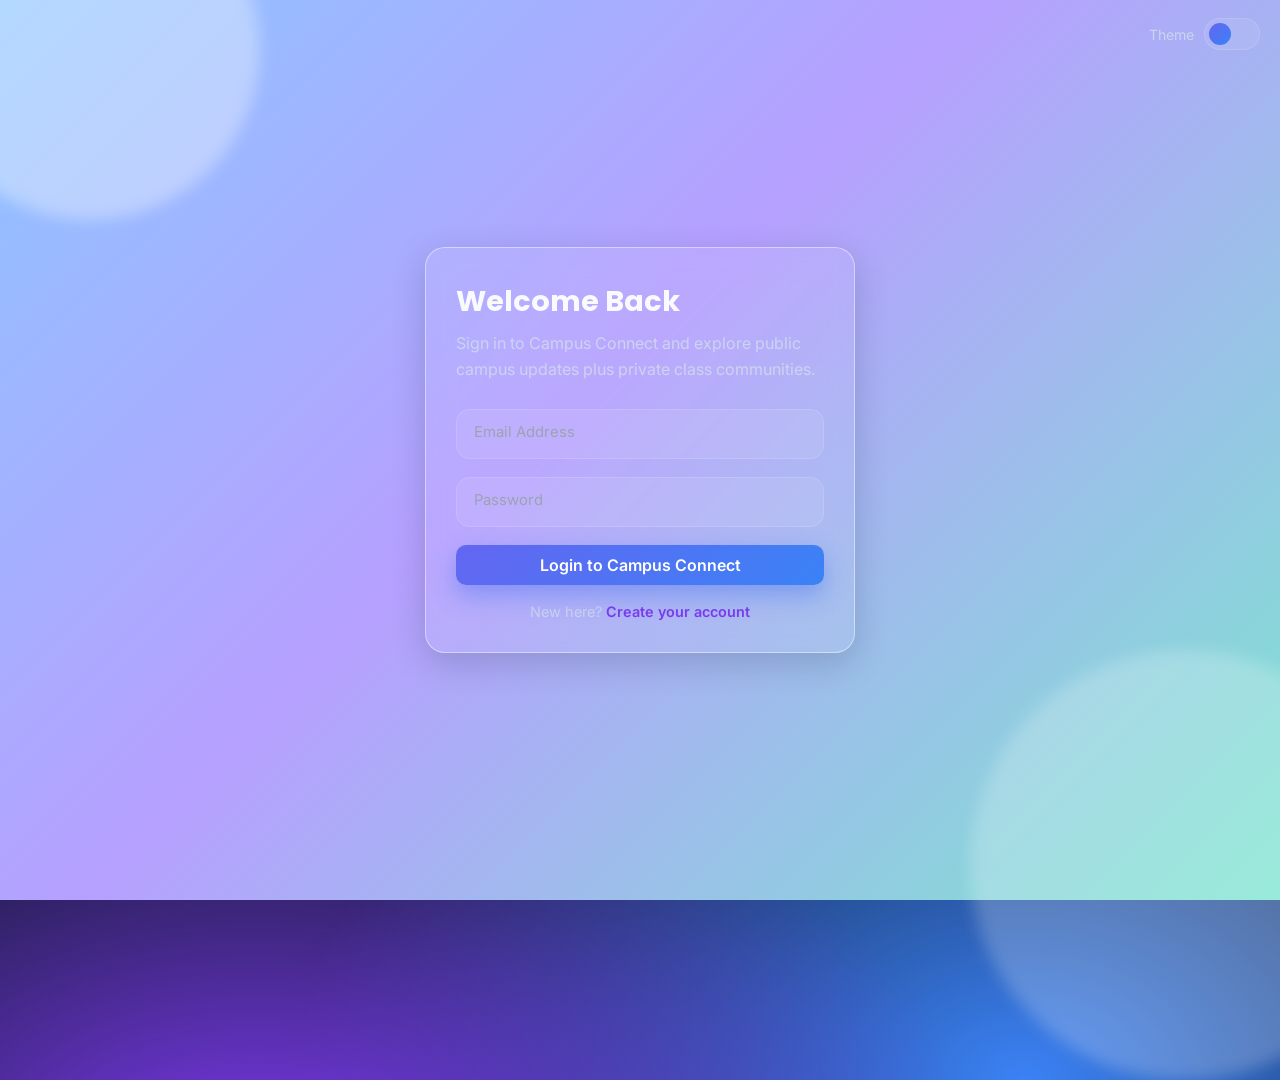
==== index.html @ df2d3328 "Add root index page for Vercel deployment" ====
<!doctype html>
<html lang="en">
  <head>
    <meta charset="UTF-8" />
    <meta name="viewport" content="width=device-width, initial-scale=1.0" />
    <title>Class Forum</title>
    <meta http-equiv="refresh" content="0; url=login.html" />
    <script>
      // Ensure immediate client-side redirect in environments where meta refresh is delayed.
      window.location.replace("login.html");
    </script>
  </head>
  <body>
    <p>Redirecting to <a href="login.html">login page</a>...</p>
  </body>
</html>
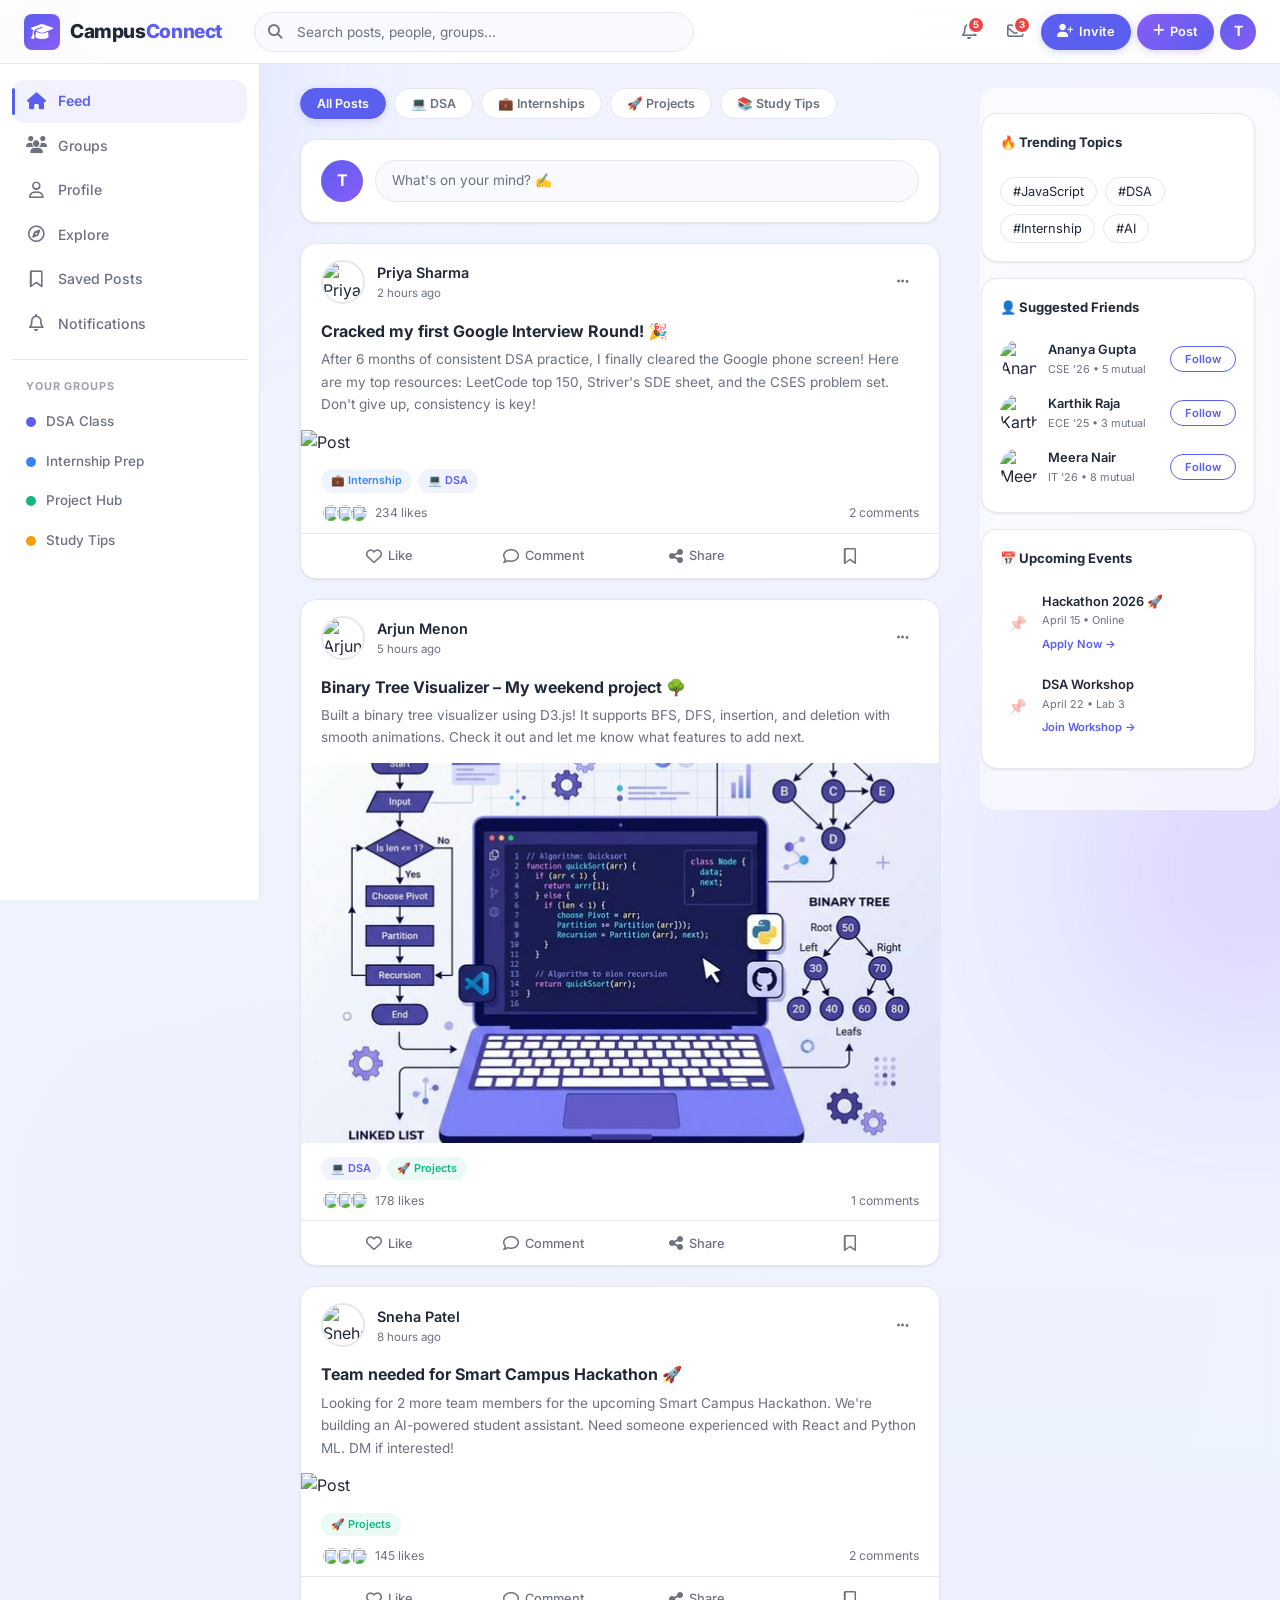
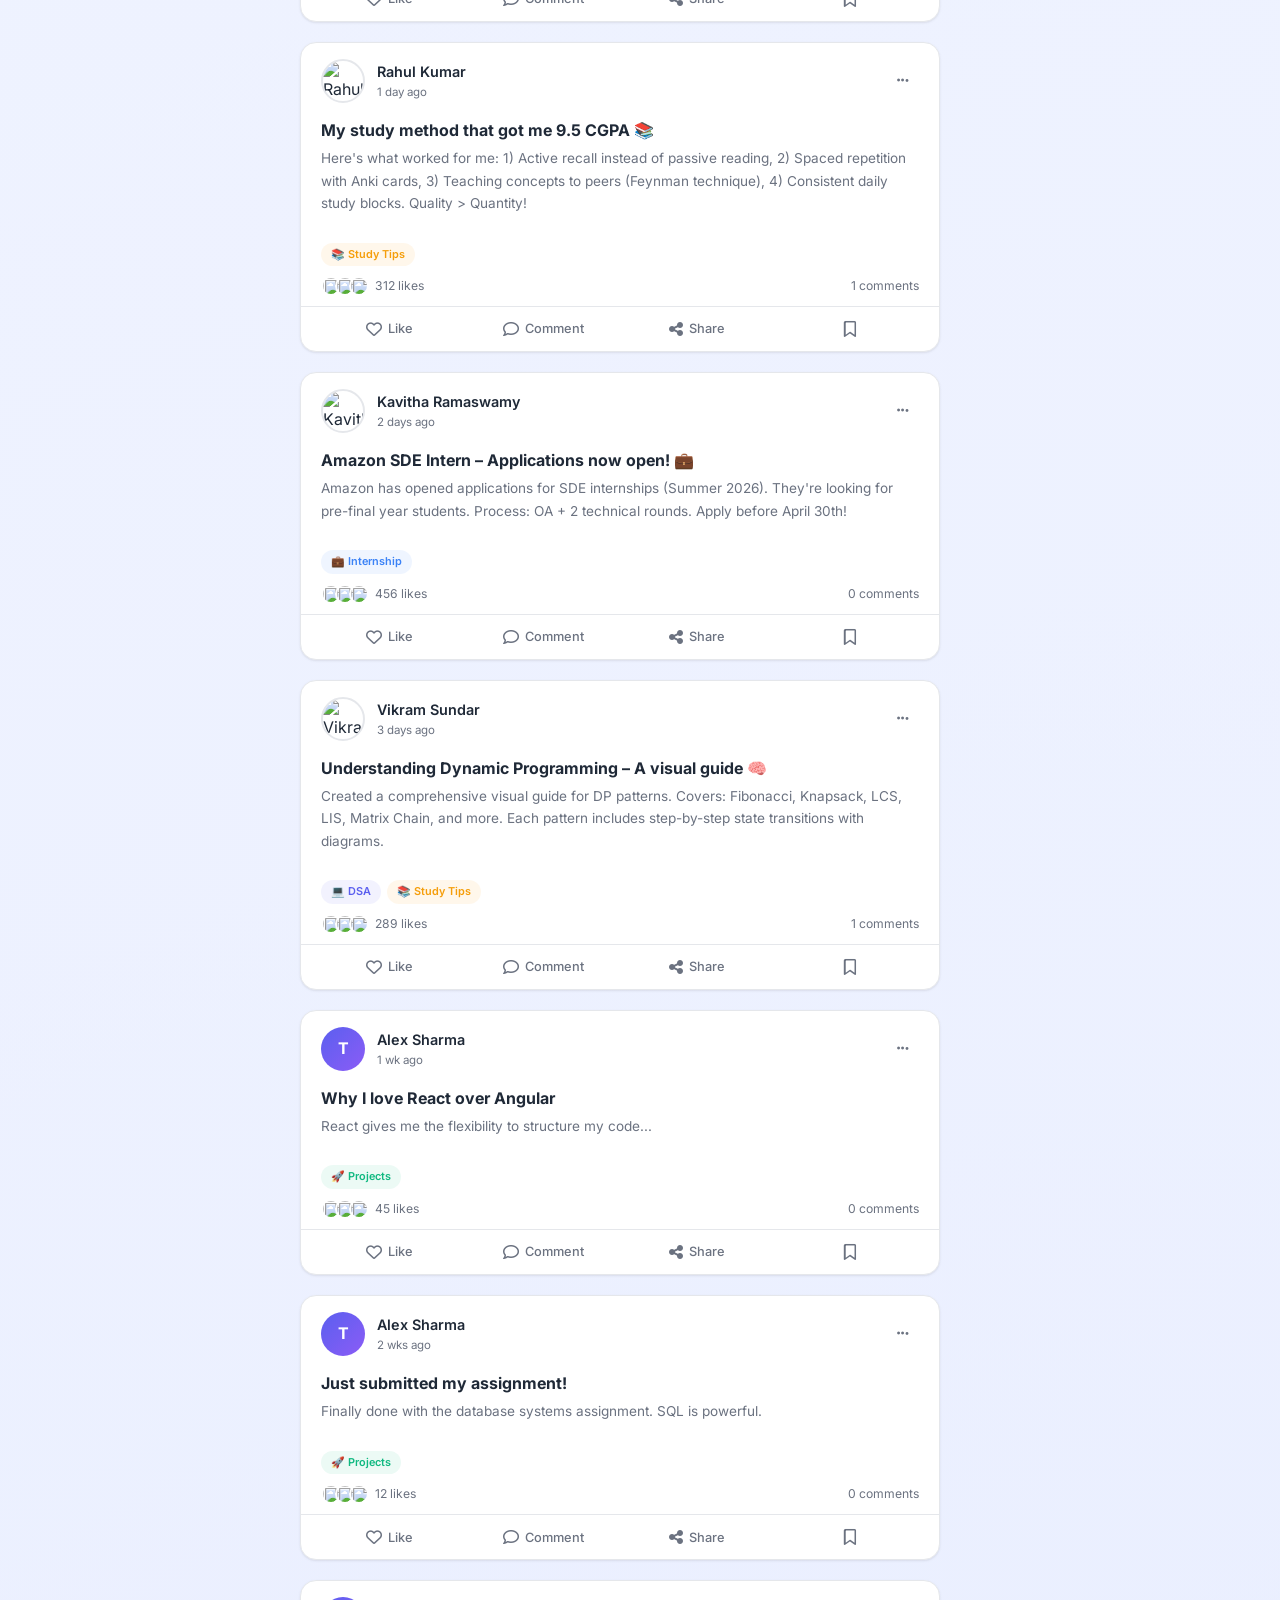
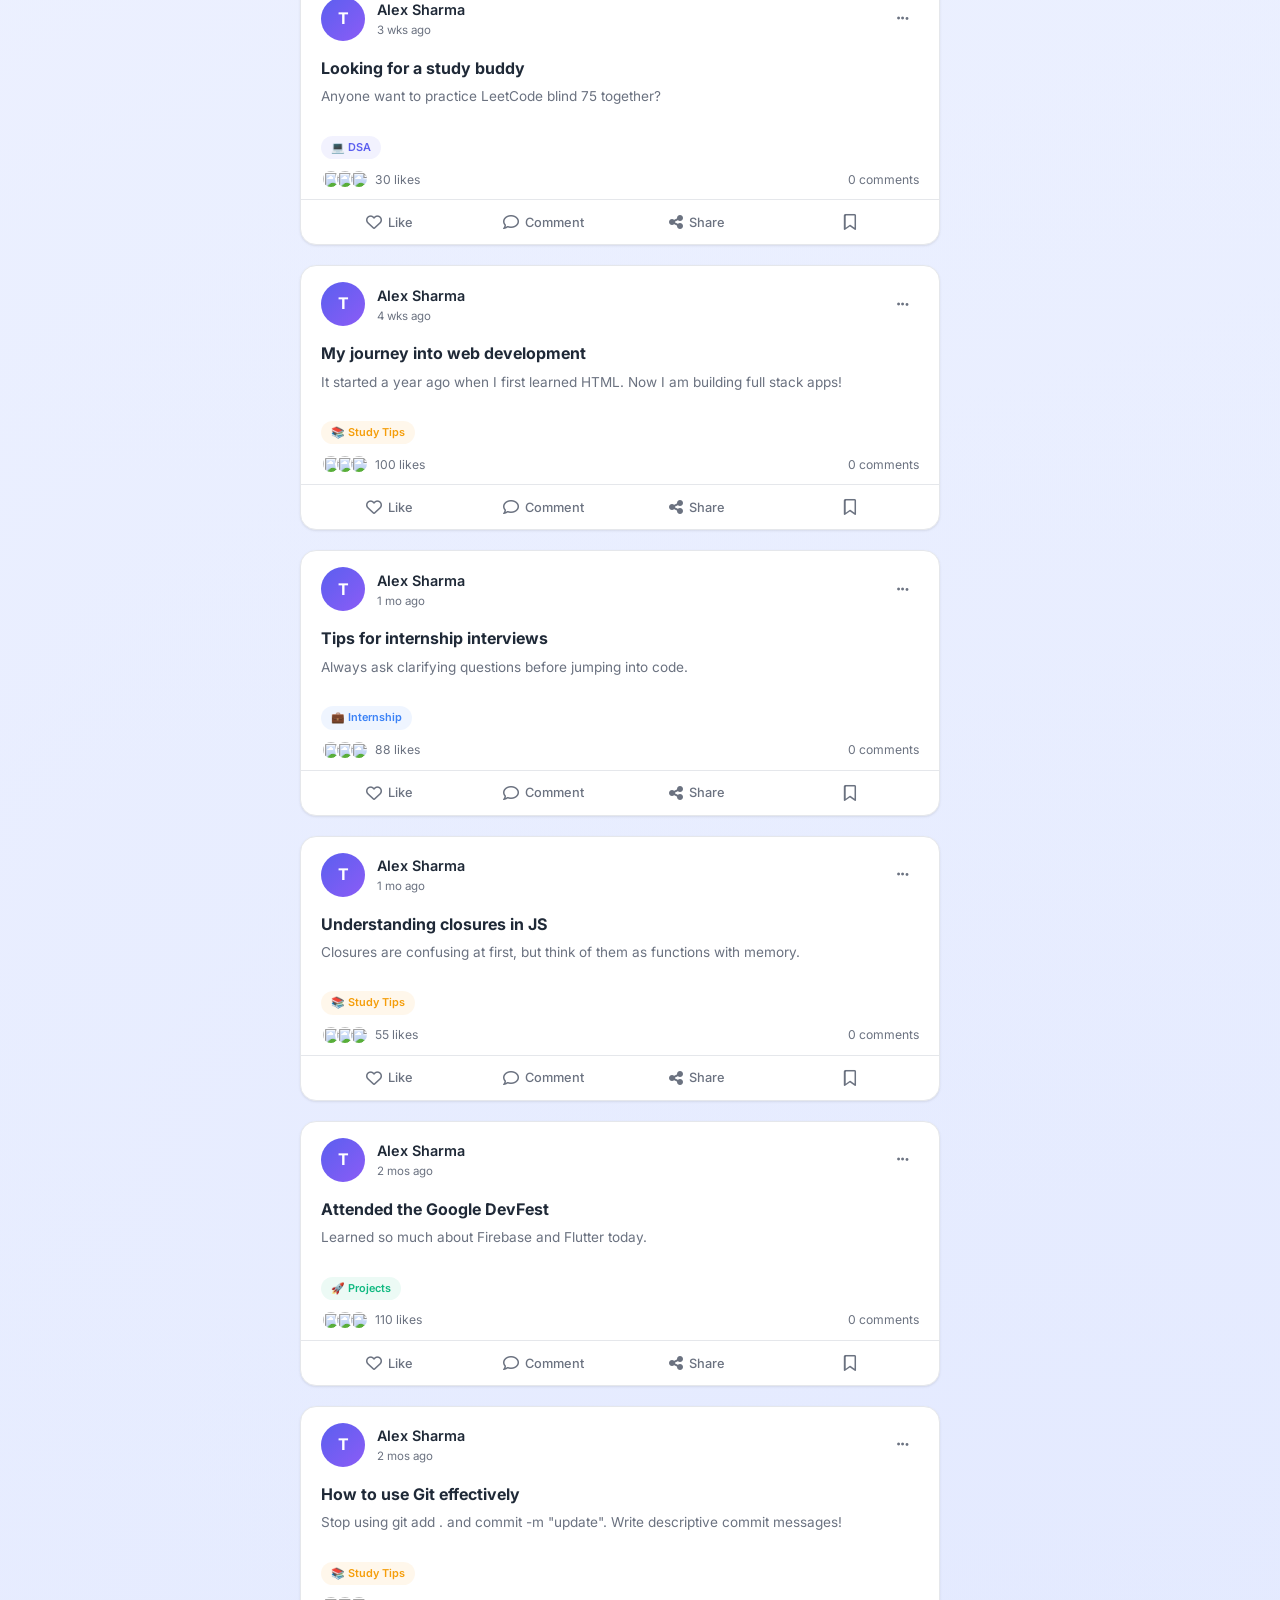
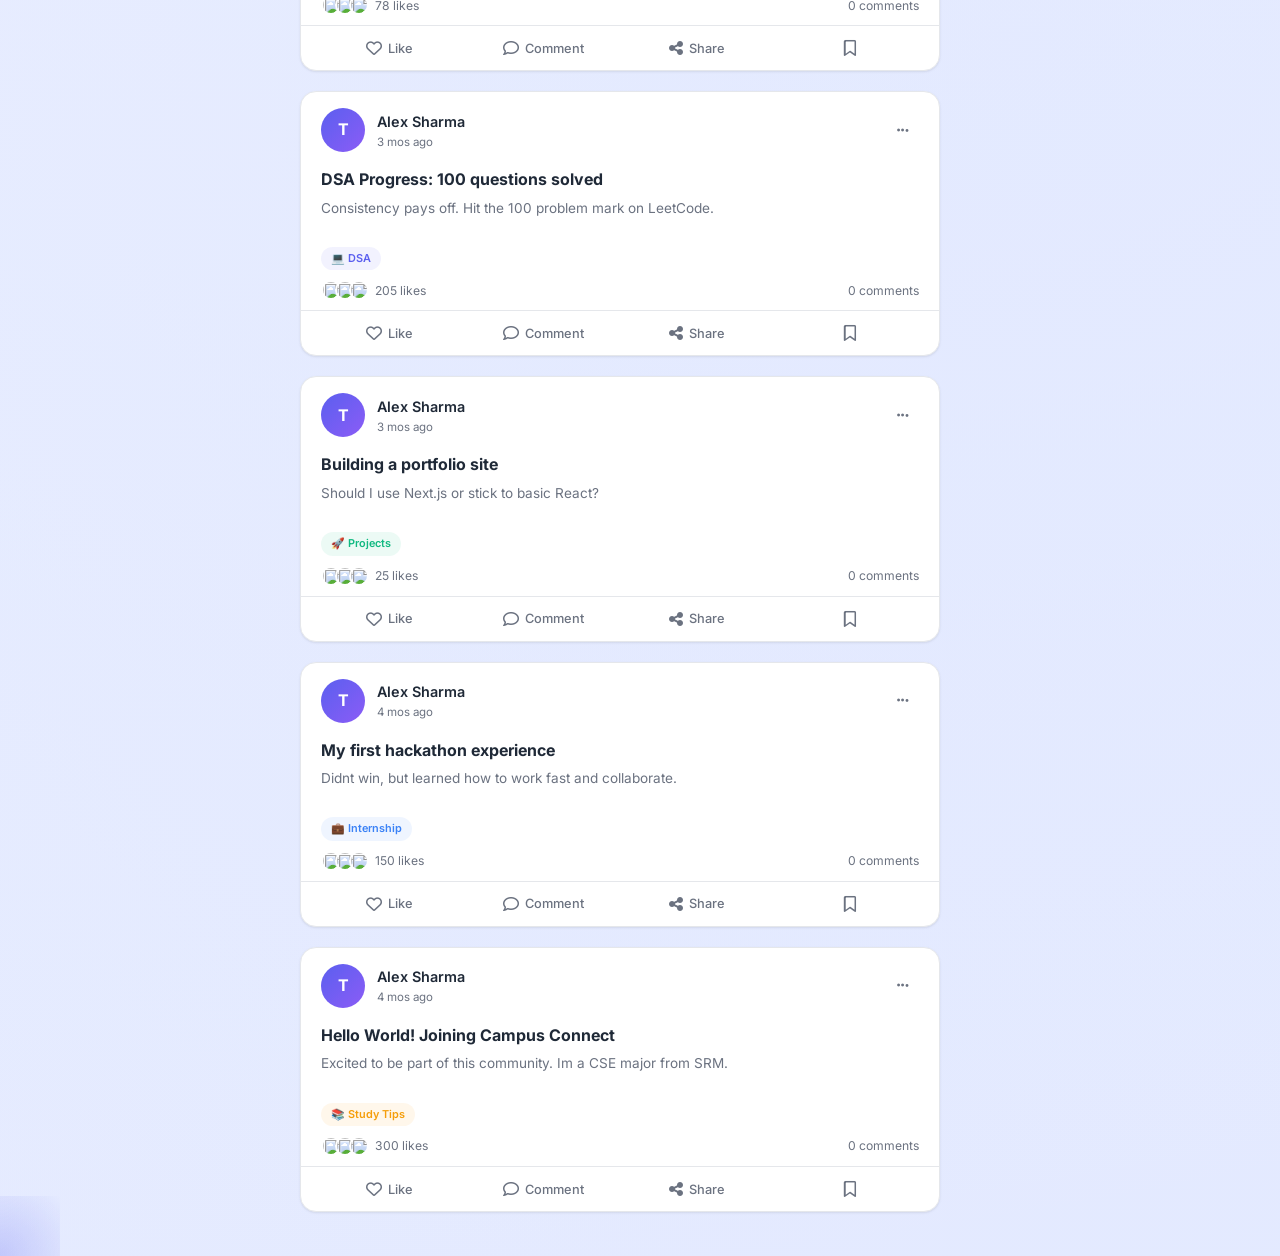
==== commit ac06900f: "Updated website UI" ====
--- a/index.html
+++ b/index.html
@@ -1,16 +1,363 @@
-<!doctype html>
+
+<!DOCTYPE html>
 <html lang="en">
-  <head>
-    <meta charset="UTF-8" />
-    <meta name="viewport" content="width=device-width, initial-scale=1.0" />
-    <title>Class Forum</title>
-    <meta http-equiv="refresh" content="0; url=login.html" />
-    <script>
-      // Ensure immediate client-side redirect in environments where meta refresh is delayed.
-      window.location.replace("login.html");
-    </script>
-  </head>
-  <body>
-    <p>Redirecting to <a href="login.html">login page</a>...</p>
-  </body>
+<head>
+    <meta charset="UTF-8">
+    <meta name="viewport" content="width=device-width, initial-scale=1.0">
+    <meta name="description" content="Campus Connect — A premium student social and academic networking platform for collaboration, internships, DSA, projects, and study tips.">
+    <title>Campus Connect — Student Social & Academic Network</title>
+    <link rel="icon" type="image/png" href="images/logo.png">
+    <link rel="preconnect" href="https://fonts.googleapis.com">
+    <link rel="preconnect" href="https://fonts.gstatic.com" crossorigin>
+    <link href="https://fonts.googleapis.com/css2?family=Inter:wght@300;400;500;600;700;800;900&display=swap" rel="stylesheet">
+    <link rel="stylesheet" href="https://cdnjs.cloudflare.com/ajax/libs/font-awesome/6.5.1/css/all.min.css">
+    <link rel="stylesheet" href="styles.css">
+</head>
+<body>
+<div class="bg-blob"></div>
+<div class="bg-blob"></div>
+
+<!-- ===== NAVBAR ===== -->
+<nav class="navbar" id="navbar">
+    <button class="navbar__menu-toggle" id="menuToggle" aria-label="Toggle menu">
+        <i class="fa-solid fa-bars"></i>
+    </button>
+    <a href="#" class="navbar__logo" id="logoLink">
+        <div class="navbar__logo-icon"><i class="fa-solid fa-graduation-cap"></i></div>
+        <span class="navbar__logo-text">Campus<span>Connect</span></span>
+    </a>
+    <div class="navbar__search">
+        <i class="fa-solid fa-magnifying-glass navbar__search-icon"></i>
+        <input type="text" id="globalSearch" placeholder="Search posts, people, groups..." aria-label="Search">
+    </div>
+    <div class="navbar__actions">
+        <button class="navbar__icon-btn" id="notifBtn" title="Notifications">
+            <i class="fa-regular fa-bell"></i>
+            <span class="badge">5</span>
+        </button>
+        <button class="navbar__icon-btn" id="msgBtn" title="Messages">
+            <i class="fa-regular fa-envelope"></i>
+            <span class="badge">3</span>
+        </button>
+        <button class="navbar__invite-btn" id="inviteBtn">
+            <i class="fa-solid fa-user-plus"></i>
+            <span>Invite</span>
+        </button>
+        <button class="navbar__post-btn" id="globalPostBtn">
+            <i class="fa-solid fa-plus"></i>
+            <span>Post</span>
+        </button>
+        <div class="navbar__avatar-letter" id="navProfileBtn" title="Profile">T</div>
+    </div>
+</nav>
+
+<!-- Mobile sidebar overlay -->
+<div class="sidebar-overlay" id="sidebarOverlay"></div>
+
+<div class="app-layout">
+
+    <!-- ===== SIDEBAR ===== -->
+    <aside class="sidebar" id="sidebar">
+        <nav>
+            <a href="#" class="sidebar__link active" data-section="feed">
+                <i class="fa-solid fa-house"></i><span>Feed</span>
+            </a>
+            <a href="#" class="sidebar__link" data-section="groups">
+                <i class="fa-solid fa-users"></i><span>Groups</span>
+            </a>
+            <a href="#" class="sidebar__link" data-section="profile">
+                <i class="fa-regular fa-user"></i><span>Profile</span>
+            </a>
+            <a href="#" class="sidebar__link" data-section="explore">
+                <i class="fa-regular fa-compass"></i><span>Explore</span>
+            </a>
+            <a href="#" class="sidebar__link" data-section="saved">
+                <i class="fa-regular fa-bookmark"></i><span>Saved Posts</span>
+            </a>
+            <a href="#" class="sidebar__link" data-section="notifications">
+                <i class="fa-regular fa-bell"></i><span>Notifications</span>
+            </a>
+        </nav>
+
+        <div class="sidebar__divider"></div>
+        <p class="sidebar__section-title">Your Groups</p>
+
+        <div class="sidebar__group" data-group="dsa">
+            <div class="sidebar__group-dot dsa"></div>
+            <span>DSA Class</span>
+        </div>
+        <div class="sidebar__group" data-group="internship">
+            <div class="sidebar__group-dot intern"></div>
+            <span>Internship Prep</span>
+        </div>
+        <div class="sidebar__group" data-group="project">
+            <div class="sidebar__group-dot project"></div>
+            <span>Project Hub</span>
+        </div>
+        <div class="sidebar__group" data-group="tips">
+            <div class="sidebar__group-dot tips"></div>
+            <span>Study Tips</span>
+        </div>
+    </aside>
+
+    <!-- ===== MAIN CONTENT ===== -->
+    <main class="main-content">
+
+        <!-- FEED -->
+        <section class="section active" id="sectionFeed">
+            <div class="content-wrapper">
+                <div class="filter-tabs" id="filterTabs">
+                    <button class="filter-tab active" data-filter="all">All Posts</button>
+                    <button class="filter-tab" data-filter="dsa">💻 DSA</button>
+                    <button class="filter-tab" data-filter="internship">💼 Internships</button>
+                    <button class="filter-tab" data-filter="projects">🚀 Projects</button>
+                    <button class="filter-tab" data-filter="tips">📚 Study Tips</button>
+                </div>
+
+                <div class="create-post" id="createPostBox">
+                    <div class="create-post__header">
+                        <div class="create-post__avatar-letter">T</div>
+                        <div class="create-post__prompt" id="createPostPrompt">What's on your mind? ✍️</div>
+                    </div>
+                    <div class="create-post__form" id="createPostForm">
+                        <input type="text" id="postTitle" placeholder="Post title...">
+                        <textarea id="postContent" placeholder="Share your thoughts, questions, or insights..."></textarea>
+                        <div class="create-post__image-preview" id="imagePreview">
+                            <img id="previewImg" src="" alt="Preview">
+                            <div class="remove-img" id="removeImg"><i class="fa-solid fa-xmark"></i></div>
+                        </div>
+                        <p style="font-size:0.72rem;color:var(--subtext);margin-top:12px;font-weight:600;">Select Tags</p>
+                        <div class="create-post__tags" id="tagSelect">
+                            <button class="create-post__tag-btn" data-tag="dsa">💻 DSA</button>
+                            <button class="create-post__tag-btn" data-tag="internship">💼 Internship</button>
+                            <button class="create-post__tag-btn" data-tag="projects">🚀 Projects</button>
+                            <button class="create-post__tag-btn" data-tag="tips">📚 Study Tips</button>
+                        </div>
+                        <div class="create-post__actions">
+                            <div class="create-post__media-btns">
+                                <label class="create-post__media-btn photo" title="Add Image">
+                                    <i class="fa-regular fa-image"></i>
+                                    <input type="file" id="postImage" accept="image/*" style="display:none;">
+                                </label>
+                                <button class="create-post__media-btn video" title="Video"><i class="fa-solid fa-video"></i></button>
+                                <button class="create-post__media-btn link" title="Link"><i class="fa-solid fa-link"></i></button>
+                            </div>
+                            <button class="create-post__submit" id="submitPost">
+                                <i class="fa-solid fa-paper-plane"></i> Publish
+                            </button>
+                        </div>
+                    </div>
+                </div>
+
+                <div id="postsFeed"></div>
+            </div>
+        </section>
+
+        <!-- GROUPS -->
+        <section class="section" id="sectionGroups">
+            <div class="content-wrapper" style="max-width:860px;">
+                <div id="groupsView">
+                    <div class="section-header">
+                        <h2>Groups</h2>
+                        <p>Join groups to collaborate with peers on shared interests</p>
+                    </div>
+                    <div class="groups-grid" id="groupsGrid"></div>
+                </div>
+                <div id="groupFeedView" style="display:none;"></div>
+            </div>
+        </section>
+
+        <!-- PROFILE -->
+        <section class="section" id="sectionProfile">
+            <div class="content-wrapper" style="max-width:680px;">
+                <div class="profile-header">
+                    <div class="profile-header__banner"></div>
+                    <div class="profile-header__info">
+                        <button class="profile-header__edit"><i class="fa-regular fa-pen-to-square"></i> Edit Profile</button>
+                        <div class="profile-header__avatar-letter">T</div>
+                        <h2 class="profile-header__name">Alex Sharma</h2>
+                        <p class="profile-header__bio">🎓 CSE '26 | Full Stack Dev | DSA Enthusiast | Building cool stuff</p>
+                        <div class="profile-header__stats">
+                            <div class="profile-stat">
+                                <div class="profile-stat__val" id="profilePostCount">12</div>
+                                <div class="profile-stat__label">Posts</div>
+                            </div>
+                            <div class="profile-stat">
+                                <div class="profile-stat__val">348</div>
+                                <div class="profile-stat__label">Friends</div>
+                            </div>
+                            <div class="profile-stat">
+                                <div class="profile-stat__val">4</div>
+                                <div class="profile-stat__label">Groups</div>
+                            </div>
+                            <div class="profile-stat">
+                                <div class="profile-stat__val">1.2K</div>
+                                <div class="profile-stat__label">Likes</div>
+                            </div>
+                        </div>
+                    </div>
+                </div>
+                <!-- Daily Streak Badge -->
+                <div style="background:linear-gradient(135deg,#FFFBEB,#FEF3C7);border:1px solid #FCD34D;border-radius:var(--radius-md);padding:14px;margin-top:20px;display:flex;align-items:center;gap:12px;box-shadow:var(--shadow-sm);">
+                    <div style="font-size:1.8rem;">🔥</div>
+                    <div>
+                        <h4 style="font-size:0.85rem;font-weight:700;color:#B45309;margin-bottom:2px;">3 Day Streak!</h4>
+                        <p style="font-size:0.75rem;color:#D97706;margin:0;">You posted 3 days in a row! Keep it up!</p>
+                    </div>
+                </div>
+
+                <div class="profile-tabs" style="margin-top:24px;">
+                    <button class="profile-tab active" data-ptab="posts">Posts</button>
+                    <button class="profile-tab" data-ptab="activity">Activity</button>
+                    <button class="profile-tab" data-ptab="about">About</button>
+                </div>
+                <div id="profileContent"></div>
+            </div>
+        </section>
+
+        <!-- EXPLORE -->
+        <section class="section" id="sectionExplore">
+            <div class="content-wrapper" style="max-width:760px;">
+                <div class="section-header">
+                    <h2>🔍 Explore Topics</h2>
+                    <p>Discover trending topics and connect with the community</p>
+                </div>
+                <div class="explore-categories" id="exploreGrid"></div>
+                <div class="section-header" style="margin-top:8px;">
+                    <h2>🔥 Trending Posts</h2>
+                </div>
+                <div id="explorePosts"></div>
+            </div>
+        </section>
+
+        <!-- SAVED -->
+        <section class="section" id="sectionSaved">
+            <div class="content-wrapper">
+                <div class="section-header">
+                    <h2>🔖 Saved Posts</h2>
+                    <p>Posts you've bookmarked for later</p>
+                </div>
+                <div id="savedContainer">
+                    <div class="empty-state">
+                        <div class="empty-state__icon">📌</div>
+                        <h3 class="empty-state__title">No saved posts yet</h3>
+                        <p class="empty-state__text">Bookmark posts from the feed to find them here</p>
+                    </div>
+                </div>
+            </div>
+        </section>
+
+        <!-- NOTIFICATIONS -->
+        <section class="section" id="sectionNotifications">
+            <div class="content-wrapper">
+                <div class="section-header">
+                    <h2>🔔 Notifications</h2>
+                    <p>Stay updated on what's happening</p>
+                </div>
+                <div class="notif-card" id="notifList">
+                    <div class="notif-header">
+                        <h3>Recent</h3>
+                        <button id="markAllRead">Mark all read</button>
+                    </div>
+                </div>
+            </div>
+        </section>
+    </main>
+
+    <!-- ===== RIGHT SIDEBAR ===== -->
+    <aside class="right-sidebar">
+        <div class="widget">
+            <div class="widget__title">🔥 Trending Topics</div>
+            <div class="trending" id="trendingWidget" style="display:flex;flex-wrap:wrap;gap:8px;padding-top:10px;">
+                <button class="trend-btn" onclick="filterPosts('JavaScript')" style="background:var(--card);border:1px solid var(--border);padding:6px 12px;border-radius:var(--radius-full);color:var(--text);font-size:0.8rem;transition:0.2s;">#JavaScript</button>
+                <button class="trend-btn" onclick="filterPosts('DSA')" style="background:var(--card);border:1px solid var(--border);padding:6px 12px;border-radius:var(--radius-full);color:var(--text);font-size:0.8rem;transition:0.2s;">#DSA</button>
+                <button class="trend-btn" onclick="filterPosts('Internship')" style="background:var(--card);border:1px solid var(--border);padding:6px 12px;border-radius:var(--radius-full);color:var(--text);font-size:0.8rem;transition:0.2s;">#Internship</button>
+                <button class="trend-btn" onclick="filterPosts('AI')" style="background:var(--card);border:1px solid var(--border);padding:6px 12px;border-radius:var(--radius-full);color:var(--text);font-size:0.8rem;transition:0.2s;">#AI</button>
+            </div>
+        </div>
+        <div class="widget">
+            <div class="widget__title">👤 Suggested Friends</div>
+            <div id="suggestedWidget"></div>
+        </div>
+        <div class="widget">
+            <div class="widget__title">📅 Upcoming Events</div>
+            <div class="trending-item">
+                <span class="trending-item__rank">📌</span>
+                <div class="trending-item__info">
+                    <h4>Hackathon 2026 🚀</h4>
+                    <p>April 15 • Online</p>
+                    <a href="https://devpost.com/hackathons" target="_blank" style="font-size:0.7rem;color:var(--primary);font-weight:600;margin-top:4px;display:inline-block;">Apply Now →</a>
+                </div>
+            </div>
+            <div class="trending-item">
+                <span class="trending-item__rank">📌</span>
+                <div class="trending-item__info">
+                    <h4>DSA Workshop</h4>
+                    <p>April 22 • Lab 3</p>
+                    <a href="https://www.geeksforgeeks.org" target="_blank" style="font-size:0.7rem;color:var(--primary);font-weight:600;margin-top:4px;display:inline-block;">Join Workshop →</a>
+                </div>
+            </div>
+        </div>
+    </aside>
+</div>
+
+<!-- ===== INVITE MODAL ===== -->
+<div class="modal-overlay" id="inviteModal">
+    <div class="modal" style="max-width:440px;">
+        <div id="inviteStep1">
+            <div class="modal__icon">👬</div>
+            <h3 class="modal__title">Invite Friends</h3>
+            <p class="modal__text">Select friends to invite to Campus Connect</p>
+            <div class="invite-list" id="inviteList"></div>
+        </div>
+        <div id="inviteStep2" style="display:none;">
+            <div class="modal__success-icon"><i class="fa-solid fa-check"></i></div>
+            <h3 class="modal__title">Friend Invited Successfully 🎉</h3>
+            <p class="modal__text">Your invitation has been sent!</p>
+            <button class="modal__btn" id="closeInviteSuccess">Awesome!</button>
+        </div>
+    </div>
+</div>
+
+<!-- ===== POST DETAIL OVERLAY ===== -->
+<div class="post-overlay" id="postOverlay">
+    <div class="post-popup" id="postPopup"></div>
+</div>
+
+<!-- ===== GLOBAL POST MODAL ===== -->
+<div class="modal-overlay" id="globalPostModal">
+    <div class="modal" style="max-width:520px;text-align:left;">
+        <h3 class="modal__title" style="text-align:center;">Create Post</h3>
+        <p class="modal__text" style="text-align:center;">Share something with the community</p>
+        <input type="text" class="modal__input" id="gPostTitle" placeholder="Post title...">
+        <textarea class="modal__input" id="gPostContent" placeholder="What's on your mind?" style="min-height:100px;resize:vertical;height:auto;"></textarea>
+        <div style="margin-bottom:14px;">
+            <label style="font-size:0.72rem;font-weight:600;color:var(--subtext);display:block;margin-bottom:6px;">Category</label>
+            <select id="gPostCategory" class="modal__input" style="height:42px;cursor:pointer;">
+                <option value="dsa">💻 DSA</option>
+                <option value="internship">💼 Internship</option>
+                <option value="projects">🚀 Projects</option>
+                <option value="tips">📚 Study Tips</option>
+            </select>
+        </div>
+        <div style="margin-bottom:16px;">
+            <label style="font-size:0.72rem;font-weight:600;color:var(--subtext);display:block;margin-bottom:6px;">Image (optional)</label>
+            <input type="file" id="gPostImage" accept="image/*" class="modal__input" style="padding:8px 14px;">
+        </div>
+        <div style="display:flex;gap:10px;justify-content:flex-end;">
+            <button class="modal__btn" id="gPostCancel" style="background:var(--border);color:var(--text);box-shadow:none;">Cancel</button>
+            <button class="modal__btn" id="gPostSubmit"><i class="fa-solid fa-paper-plane"></i> Publish</button>
+        </div>
+    </div>
+</div>
+
+<!-- ===== TOAST ===== -->
+<div class="toast" id="toast">
+    <i class="fa-solid fa-circle-check" style="color:#10B981;"></i>
+    <span id="toastMsg">Action completed!</span>
+</div>
+
+<script src="app.js"></script>
+</body>
+
 </html>
--- a/styles.css
+++ b/styles.css
@@ -0,0 +1,1408 @@
+/* =============================================
+   Campus Connect – Premium SaaS Design System
+   ============================================= */
+
+@import url('https://fonts.googleapis.com/css2?family=Inter:wght@300;400;500;600;700;800;900&display=swap');
+
+/* ---------- Design Tokens ---------- */
+:root {
+    --primary: #5B5FEF;
+    --secondary: #6366F1;
+    --accent: #8B5CF6;
+    --bg: #F8FAFF;
+    --card: #FFFFFF;
+    --text: #1F2937;
+    --subtext: #6B7280;
+    --border: #E5E7EB;
+    --hover: #EEF2FF;
+
+    --primary-light: rgba(91, 95, 239, 0.08);
+    --primary-glow: rgba(91, 95, 239, 0.15);
+    --accent-light: rgba(139, 92, 246, 0.08);
+    --red: #EF4444;
+    --red-light: rgba(239, 68, 68, 0.08);
+    --green: #10B981;
+    --green-light: rgba(16, 185, 129, 0.08);
+    --blue: #3B82F6;
+    --blue-light: rgba(59, 130, 246, 0.08);
+    --amber: #F59E0B;
+    --amber-light: rgba(245, 158, 11, 0.08);
+
+    --shadow-xs: 0 1px 2px rgba(0,0,0,0.04);
+    --shadow-sm: 0 1px 3px rgba(0,0,0,0.06), 0 1px 2px rgba(0,0,0,0.04);
+    --shadow-md: 0 4px 6px -1px rgba(0,0,0,0.06), 0 2px 4px -2px rgba(0,0,0,0.04);
+    --shadow-lg: 0 10px 15px -3px rgba(0,0,0,0.07), 0 4px 6px -4px rgba(0,0,0,0.04);
+    --shadow-xl: 0 20px 25px -5px rgba(0,0,0,0.08), 0 8px 10px -6px rgba(0,0,0,0.04);
+    --shadow-glow: 0 0 24px rgba(91, 95, 239, 0.12);
+
+    --radius-sm: 8px;
+    --radius-md: 12px;
+    --radius-lg: 16px;
+    --radius-xl: 20px;
+    --radius-2xl: 24px;
+    --radius-full: 9999px;
+
+    --transition: 200ms cubic-bezier(0.4, 0, 0.2, 1);
+    --spring: 400ms cubic-bezier(0.34, 1.56, 0.64, 1);
+
+    --navbar-h: 64px;
+    --sidebar-w: 260px;
+}
+
+/* ---------- Reset ---------- */
+*, *::before, *::after { margin: 0; padding: 0; box-sizing: border-box; }
+html { scroll-behavior: smooth; -webkit-font-smoothing: antialiased; }
+body {
+    margin: 0;
+    font-family: 'Inter', -apple-system, BlinkMacSystemFont, 'Segoe UI', sans-serif;
+    color: var(--text);
+    line-height: 1.6;
+    background: radial-gradient(circle at 20% 20%, #eef2ff, transparent),
+                radial-gradient(circle at 80% 80%, #e0e7ff, transparent),
+                linear-gradient(135deg, #f8faff, #eef2ff);
+    overflow-x: hidden;
+}
+
+/* 1. Ultra Premium Background & Blobs */
+.bg-blob {
+    position: fixed;
+    width: 300px;
+    height: 300px;
+    background: #5B5FEF;
+    filter: blur(120px);
+    opacity: 0.25;
+    z-index: -1;
+    animation: floatBlob 12s infinite ease-in-out alternate;
+}
+
+.bg-blob:nth-child(1) {
+    top: -100px;
+    left: -100px;
+}
+
+.bg-blob:nth-child(2) {
+    bottom: -120px;
+    right: -120px;
+    background: #8B5CF6;
+}
+
+@keyframes floatBlob {
+    0% { transform: translate(0,0); }
+    100% { transform: translate(50px, 50px); }
+}
+
+/* 2. Premium Glitter + Ripple */
+.sparkle {
+    position: fixed;
+    width: 10px;
+    height: 10px;
+    border-radius: 50%;
+    background: radial-gradient(circle, #fff, #8B5CF6, #5B5FEF);
+    pointer-events: none;
+    animation: sparkleAnim 0.7s ease-out forwards;
+    z-index: 9999;
+}
+
+.ripple {
+    position: fixed;
+    border-radius: 50%;
+    background: rgba(91,95,239,0.2);
+    transform: scale(0);
+    animation: rippleAnim 0.6s ease-out;
+    pointer-events: none;
+    z-index: 9998;
+}
+
+@keyframes sparkleAnim {
+    to {
+        transform: translate(var(--x), var(--y)) scale(0);
+        opacity: 0;
+    }
+}
+
+@keyframes rippleAnim {
+    to {
+        transform: translate(-50%, -50%) scale(6);
+        opacity: 0;
+    }
+}
+
+/* 3. Glassmorphism UI */
+.widget, .post-card, .group-card, .left-sidebar, .right-sidebar {
+    background: rgba(255, 255, 255, 0.6);
+    backdrop-filter: blur(12px);
+    border-radius: 16px;
+    border: 1px solid rgba(255,255,255,0.4);
+}
+
+/* 4. Smooth hover float */
+.widget:hover, .post-card:hover, .group-card:hover {
+    transform: translateY(-6px) scale(1.01);
+    transition: 0.3s ease;
+}
+
+/* 5. Cursor Glow */
+.cursor-glow {
+    position: fixed;
+    width: 120px;
+    height: 120px;
+    background: radial-gradient(circle, rgba(91,95,239,0.25), transparent);
+    pointer-events: none;
+    transform: translate(-50%, -50%);
+    z-index: 0;
+}
+a { text-decoration: none; color: inherit; }
+button { cursor: pointer; border: none; background: none; font-family: inherit; }
+input, textarea, select { font-family: inherit; outline: none; }
+img { max-width: 100%; display: block; }
+ul { list-style: none; }
+
+/* Scrollbar */
+::-webkit-scrollbar { width: 6px; }
+::-webkit-scrollbar-track { background: transparent; }
+::-webkit-scrollbar-thumb { background: var(--border); border-radius: var(--radius-full); }
+::-webkit-scrollbar-thumb:hover { background: #cbd5e1; }
+
+/* =============================================
+   NAVBAR
+   ============================================= */
+.navbar {
+    position: fixed;
+    top: 0; left: 0; right: 0;
+    height: var(--navbar-h);
+    background: rgba(255,255,255,0.92);
+    backdrop-filter: blur(20px);
+    -webkit-backdrop-filter: blur(20px);
+    border-bottom: 1px solid var(--border);
+    z-index: 1000;
+    display: flex;
+    align-items: center;
+    padding: 0 24px;
+    transition: box-shadow var(--transition);
+}
+.navbar.scrolled { box-shadow: var(--shadow-md); }
+
+.navbar__logo {
+    display: flex;
+    align-items: center;
+    gap: 10px;
+    flex-shrink: 0;
+}
+.navbar__logo-icon {
+    width: 36px; height: 36px;
+    background: linear-gradient(135deg, var(--primary), var(--accent));
+    border-radius: var(--radius-sm);
+    display: flex; align-items: center; justify-content: center;
+    color: #fff; font-size: 1.1rem;
+}
+.navbar__logo-text {
+    font-size: 1.2rem;
+    font-weight: 800;
+    color: var(--text);
+    letter-spacing: -0.02em;
+}
+.navbar__logo-text span { color: var(--primary); }
+
+.navbar__search {
+    flex: 1;
+    max-width: 440px;
+    margin: 0 32px;
+    position: relative;
+}
+.navbar__search input {
+    width: 100%;
+    height: 40px;
+    padding: 0 16px 0 42px;
+    border: 1.5px solid var(--border);
+    border-radius: var(--radius-full);
+    background: var(--bg);
+    font-size: 0.85rem;
+    color: var(--text);
+    transition: all var(--transition);
+}
+.navbar__search input:focus {
+    border-color: var(--primary);
+    background: #fff;
+    box-shadow: 0 0 0 3px var(--primary-light);
+}
+.navbar__search input::placeholder { color: var(--subtext); }
+.navbar__search-icon {
+    position: absolute; left: 14px; top: 50%;
+    transform: translateY(-50%);
+    color: var(--subtext); font-size: 0.9rem;
+}
+
+.navbar__actions {
+    display: flex;
+    align-items: center;
+    gap: 6px;
+    margin-left: auto;
+}
+.navbar__icon-btn {
+    width: 40px; height: 40px;
+    display: flex; align-items: center; justify-content: center;
+    border-radius: var(--radius-full);
+    color: var(--subtext); font-size: 1.05rem;
+    position: relative;
+    transition: all var(--transition);
+}
+.navbar__icon-btn:hover {
+    background: var(--hover);
+    color: var(--primary);
+}
+.navbar__icon-btn .badge {
+    position: absolute; top: 4px; right: 4px;
+    min-width: 18px; height: 18px;
+    background: var(--red);
+    color: #fff; font-size: 0.6rem; font-weight: 700;
+    border-radius: var(--radius-full);
+    display: flex; align-items: center; justify-content: center;
+    border: 2px solid #fff;
+    padding: 0 4px;
+}
+
+.navbar__invite-btn {
+    height: 36px; padding: 0 16px;
+    background: var(--primary);
+    color: #fff; font-size: 0.8rem; font-weight: 600;
+    border-radius: var(--radius-full);
+    display: flex; align-items: center; gap: 6px;
+    transition: all var(--transition);
+    box-shadow: 0 2px 8px rgba(91,95,239,0.25);
+}
+.navbar__invite-btn:hover {
+    background: #4F53E0;
+    transform: translateY(-1px);
+    box-shadow: 0 4px 14px rgba(91,95,239,0.35);
+}
+
+.navbar__avatar-letter {
+    width: 36px; height: 36px;
+    border-radius: 50%;
+    background: linear-gradient(135deg, #5B5FEF, #8B5CF6);
+    color: white;
+    display: flex; align-items: center; justify-content: center;
+    font-weight: 700; font-size: 14px;
+    cursor: pointer;
+    flex-shrink: 0;
+    transition: transform var(--transition), box-shadow var(--transition);
+}
+.navbar__avatar-letter:hover {
+    transform: scale(1.08);
+    box-shadow: 0 0 0 3px var(--primary-light);
+}
+
+.navbar__post-btn {
+    height: 36px; padding: 0 16px;
+    background: linear-gradient(135deg, var(--accent), var(--primary));
+    color: #fff; font-size: 0.8rem; font-weight: 600;
+    border-radius: var(--radius-full);
+    display: flex; align-items: center; gap: 6px;
+    transition: all var(--transition);
+    box-shadow: 0 2px 8px rgba(139,92,246,0.25);
+}
+.navbar__post-btn:hover {
+    transform: translateY(-1px);
+    box-shadow: 0 4px 14px rgba(139,92,246,0.35);
+}
+
+.navbar__menu-toggle {
+    display: none;
+    width: 40px; height: 40px;
+    align-items: center; justify-content: center;
+    border-radius: var(--radius-sm);
+    color: var(--subtext); font-size: 1.2rem;
+}
+
+/* =============================================
+   LAYOUT
+   ============================================= */
+.app-layout {
+    display: flex;
+    margin-top: var(--navbar-h);
+    min-height: calc(100vh - var(--navbar-h));
+}
+
+/* =============================================
+   SIDEBAR
+   ============================================= */
+.sidebar {
+    position: fixed;
+    top: var(--navbar-h); left: 0; bottom: 0;
+    width: var(--sidebar-w);
+    background: var(--card);
+    border-right: 1px solid var(--border);
+    padding: 16px 12px;
+    overflow-y: auto;
+    z-index: 900;
+    transition: transform var(--transition);
+}
+
+.sidebar__link {
+    display: flex;
+    align-items: center;
+    gap: 12px;
+    padding: 10px 14px;
+    border-radius: var(--radius-md);
+    color: var(--subtext);
+    font-size: 0.88rem;
+    font-weight: 500;
+    transition: all var(--transition);
+    position: relative;
+    margin-bottom: 2px;
+}
+.sidebar__link:hover {
+    background: var(--hover);
+    color: var(--primary);
+    transform: translateX(4px);
+}
+.sidebar__link.active {
+    background: var(--primary-light);
+    color: var(--primary);
+    font-weight: 600;
+}
+.sidebar__link.active::before {
+    content: '';
+    position: absolute; left: 0;
+    top: 8px; bottom: 8px; width: 3px;
+    background: var(--primary);
+    border-radius: var(--radius-full);
+}
+.sidebar__link i { width: 20px; text-align: center; font-size: 1.05rem; }
+
+.sidebar__divider {
+    height: 1px;
+    background: var(--border);
+    margin: 14px 0;
+}
+.sidebar__section-title {
+    font-size: 0.68rem;
+    font-weight: 700;
+    color: #9ca3af;
+    text-transform: uppercase;
+    letter-spacing: 0.08em;
+    padding: 4px 14px 8px;
+}
+
+.sidebar__group {
+    display: flex;
+    align-items: center;
+    gap: 10px;
+    padding: 8px 14px;
+    border-radius: var(--radius-md);
+    color: var(--subtext);
+    font-size: 0.84rem; font-weight: 500;
+    cursor: pointer;
+    transition: all var(--transition);
+    margin-bottom: 2px;
+}
+.sidebar__group:hover {
+    background: var(--hover);
+    color: var(--primary);
+    transform: translateX(4px);
+}
+.sidebar__group-dot {
+    width: 10px; height: 10px;
+    border-radius: var(--radius-full);
+    flex-shrink: 0;
+}
+.sidebar__group-dot.dsa { background: var(--primary); }
+.sidebar__group-dot.intern { background: var(--blue); }
+.sidebar__group-dot.project { background: var(--green); }
+.sidebar__group-dot.tips { background: var(--amber); }
+
+/* =============================================
+   MAIN CONTENT
+   ============================================= */
+.main-content {
+    flex: 1;
+    margin-left: var(--sidebar-w);
+    padding: 24px;
+    max-width: 100%;
+}
+.content-wrapper {
+    max-width: 640px;
+    margin: 0 auto;
+}
+
+/* =============================================
+   SECTIONS
+   ============================================= */
+.section { display: none; }
+.section.active { display: block; animation: fadeUp 0.35s ease; }
+
+@keyframes fadeUp {
+    from { opacity: 0; transform: translateY(10px); }
+    to { opacity: 1; transform: translateY(0); }
+}
+
+/* =============================================
+   FILTER TABS
+   ============================================= */
+.filter-tabs {
+    display: flex;
+    gap: 8px;
+    margin-bottom: 20px;
+    flex-wrap: wrap;
+}
+.filter-tab {
+    padding: 7px 16px;
+    border-radius: var(--radius-full);
+    font-size: 0.78rem; font-weight: 600;
+    color: var(--subtext);
+    background: var(--card);
+    border: 1.5px solid var(--border);
+    transition: all var(--transition);
+}
+.filter-tab:hover {
+    border-color: var(--primary);
+    color: var(--primary);
+    background: var(--hover);
+}
+.filter-tab.active {
+    background: var(--primary);
+    color: #fff;
+    border-color: var(--primary);
+    box-shadow: 0 2px 8px rgba(91,95,239,0.2);
+}
+
+/* =============================================
+   CREATE POST
+   ============================================= */
+.create-post {
+    background: var(--card);
+    border-radius: var(--radius-lg);
+    padding: 20px;
+    margin-bottom: 20px;
+    box-shadow: var(--shadow-sm);
+    border: 1px solid var(--border);
+    transition: box-shadow var(--transition);
+}
+.create-post:hover { box-shadow: var(--shadow-md); }
+
+.create-post__header {
+    display: flex; align-items: center; gap: 12px;
+}
+.create-post__avatar-letter {
+    width: 42px; height: 42px;
+    border-radius: 50%;
+    background: linear-gradient(135deg, #5B5FEF, #8B5CF6);
+    color: white;
+    display: flex; align-items: center; justify-content: center;
+    font-weight: 700; font-size: 16px;
+    flex-shrink: 0;
+}
+.create-post__prompt {
+    flex: 1; height: 42px;
+    padding: 0 16px;
+    background: var(--bg);
+    border: 1.5px solid var(--border);
+    border-radius: var(--radius-full);
+    display: flex; align-items: center;
+    color: var(--subtext); font-size: 0.85rem;
+    cursor: pointer;
+    transition: all var(--transition);
+}
+.create-post__prompt:hover {
+    background: var(--hover);
+    border-color: var(--primary);
+}
+
+.create-post__form { display: none; margin-top: 16px; }
+.create-post__form.open { display: block; animation: fadeUp 0.25s ease; }
+
+.create-post__form input[type="text"],
+.create-post__form textarea {
+    width: 100%; padding: 12px 14px;
+    border: 1.5px solid var(--border);
+    border-radius: var(--radius-md);
+    font-size: 0.85rem; color: var(--text);
+    background: var(--bg);
+    transition: all var(--transition);
+    resize: vertical;
+}
+.create-post__form input[type="text"]:focus,
+.create-post__form textarea:focus {
+    border-color: var(--primary);
+    background: #fff;
+    box-shadow: 0 0 0 3px var(--primary-light);
+}
+.create-post__form textarea { min-height: 90px; margin-top: 10px; }
+
+.create-post__tags {
+    display: flex; gap: 6px; margin-top: 12px; flex-wrap: wrap;
+}
+.create-post__tag-btn {
+    padding: 5px 12px;
+    border-radius: var(--radius-full);
+    font-size: 0.72rem; font-weight: 600;
+    border: 1.5px solid var(--border);
+    color: var(--subtext);
+    background: var(--bg);
+    transition: all var(--transition);
+}
+.create-post__tag-btn:hover {
+    border-color: var(--primary); color: var(--primary);
+}
+.create-post__tag-btn.selected {
+    background: var(--primary-light);
+    border-color: var(--primary);
+    color: var(--primary);
+}
+
+.create-post__actions {
+    display: flex; align-items: center; justify-content: space-between;
+    margin-top: 14px; padding-top: 14px;
+    border-top: 1px solid var(--border);
+}
+.create-post__media-btns {
+    display: flex; gap: 4px;
+}
+.create-post__media-btn {
+    width: 36px; height: 36px;
+    display: flex; align-items: center; justify-content: center;
+    border-radius: var(--radius-sm);
+    font-size: 1rem;
+    transition: all var(--transition);
+}
+.create-post__media-btn:hover { background: var(--hover); }
+.create-post__media-btn.photo { color: var(--green); }
+.create-post__media-btn.video { color: var(--blue); }
+.create-post__media-btn.link { color: var(--amber); }
+
+.create-post__submit {
+    padding: 8px 22px;
+    background: var(--primary);
+    color: #fff; font-size: 0.8rem; font-weight: 600;
+    border-radius: var(--radius-full);
+    transition: all var(--transition);
+    box-shadow: 0 2px 8px rgba(91,95,239,0.2);
+}
+.create-post__submit:hover {
+    background: #4F53E0;
+    transform: translateY(-1px);
+    box-shadow: 0 4px 14px rgba(91,95,239,0.3);
+}
+
+.create-post__image-preview {
+    margin-top: 12px; display: none; position: relative;
+}
+.create-post__image-preview.show { display: block; }
+.create-post__image-preview img {
+    width: 100%; max-height: 200px;
+    object-fit: cover; border-radius: var(--radius-md);
+}
+.create-post__image-preview .remove-img {
+    position: absolute; top: 8px; right: 8px;
+    width: 28px; height: 28px;
+    background: rgba(0,0,0,0.6);
+    color: #fff; border-radius: var(--radius-full);
+    display: flex; align-items: center; justify-content: center;
+    font-size: 0.75rem; cursor: pointer;
+    transition: background var(--transition);
+}
+.create-post__image-preview .remove-img:hover { background: var(--red); }
+
+/* =============================================
+   POST CARD
+   ============================================= */
+.post-card {
+    background: var(--card);
+    border-radius: var(--radius-lg);
+    overflow: hidden;
+    margin-bottom: 20px;
+    box-shadow: var(--shadow-sm);
+    border: 1px solid var(--border);
+    transition: all var(--transition);
+    animation: fadeUp 0.4s ease;
+    cursor: pointer;
+}
+.post-card:hover {
+    box-shadow: var(--shadow-lg), var(--shadow-glow);
+    transform: translateY(-3px);
+}
+
+.post-card__header {
+    display: flex; align-items: center;
+    padding: 16px 20px; gap: 12px;
+}
+.post-card__avatar {
+    width: 44px; height: 44px;
+    border-radius: var(--radius-full);
+    object-fit: cover;
+    border: 2px solid var(--border);
+    flex-shrink: 0;
+}
+.post-card__meta { flex: 1; }
+.post-card__author {
+    font-size: 0.9rem; font-weight: 600;
+    color: var(--text);
+}
+.post-card__time {
+    font-size: 0.72rem; color: var(--subtext);
+}
+.post-card__menu {
+    width: 32px; height: 32px;
+    display: flex; align-items: center; justify-content: center;
+    border-radius: var(--radius-full);
+    color: var(--subtext);
+    transition: all var(--transition);
+}
+.post-card__menu:hover {
+    background: var(--hover); color: var(--text);
+}
+
+.post-card__title {
+    padding: 0 20px 6px;
+    font-size: 1rem; font-weight: 700;
+    color: var(--text);
+    line-height: 1.4;
+}
+.post-card__content {
+    padding: 0 20px 14px;
+    font-size: 0.85rem; color: var(--subtext);
+    line-height: 1.65;
+}
+.post-card__image {
+    width: 100%;
+    max-height: 380px;
+    object-fit: cover;
+}
+.post-card__tags {
+    display: flex; gap: 6px;
+    padding: 14px 20px 0;
+    flex-wrap: wrap;
+}
+.post-tag {
+    padding: 3px 10px; border-radius: var(--radius-full);
+    font-size: 0.68rem; font-weight: 600;
+}
+.post-tag.dsa { background: var(--primary-light); color: var(--primary); }
+.post-tag.internship { background: var(--blue-light); color: var(--blue); }
+.post-tag.projects { background: var(--green-light); color: var(--green); }
+.post-tag.tips { background: var(--amber-light); color: var(--amber); }
+
+.post-card__stats {
+    display: flex; align-items: center; justify-content: space-between;
+    padding: 10px 20px;
+    font-size: 0.76rem; color: var(--subtext);
+}
+.post-card__likes-info {
+    display: flex; align-items: center; gap: 6px;
+}
+.post-card__likes-avatars {
+    display: flex;
+}
+.post-card__likes-avatars img {
+    width: 20px; height: 20px;
+    border-radius: var(--radius-full);
+    border: 2px solid var(--card);
+    margin-left: -6px;
+    object-fit: cover;
+}
+.post-card__likes-avatars img:first-child { margin-left: 0; }
+
+.post-card__actions {
+    display: flex;
+    border-top: 1px solid var(--border);
+    padding: 4px 12px;
+}
+.post-action-btn {
+    flex: 1;
+    display: flex; align-items: center; justify-content: center;
+    gap: 6px;
+    padding: 10px 0;
+    border-radius: var(--radius-sm);
+    font-size: 0.8rem; font-weight: 500;
+    color: var(--subtext);
+    transition: all var(--transition);
+}
+.post-action-btn:hover {
+    background: var(--hover); color: var(--primary);
+}
+.post-action-btn.liked { color: var(--red); }
+.post-action-btn.liked i { animation: spinLike 0.5s ease; }
+.post-action-btn.saved { color: var(--primary); }
+.post-action-btn i { font-size: 1rem; }
+
+@keyframes spinLike {
+    0% { transform: rotate(0deg) scale(1); }
+    50% { transform: rotate(180deg) scale(1.3); }
+    100% { transform: rotate(360deg) scale(1.2); }
+}
+
+/* Comments */
+.post-card__comments {
+    display: none; padding: 0 20px 16px;
+}
+.post-card__comments.open {
+    display: block; animation: fadeUp 0.25s ease;
+}
+.comment {
+    display: flex; gap: 10px; margin-top: 12px;
+}
+.comment__avatar {
+    width: 32px; height: 32px;
+    border-radius: var(--radius-full);
+    object-fit: cover;
+    flex-shrink: 0;
+}
+.comment__body {
+    flex: 1;
+    background: var(--bg);
+    padding: 10px 14px;
+    border-radius: var(--radius-md);
+}
+.comment__author {
+    font-size: 0.78rem; font-weight: 600; color: var(--text);
+}
+.comment__text {
+    font-size: 0.78rem; color: var(--subtext); margin-top: 2px;
+}
+.comment__time {
+    font-size: 0.65rem; color: #9ca3af; margin-top: 4px;
+}
+
+.comment-input-row {
+    display: flex; gap: 10px; margin-top: 12px; align-items: center;
+}
+.comment-input-row input {
+    flex: 1; height: 36px;
+    padding: 0 14px;
+    border: 1.5px solid var(--border);
+    border-radius: var(--radius-full);
+    font-size: 0.8rem;
+    background: var(--bg);
+    color: var(--text);
+    transition: all var(--transition);
+}
+.comment-input-row input:focus {
+    border-color: var(--primary);
+    background: #fff;
+}
+.comment-input-row button {
+    width: 36px; height: 36px;
+    display: flex; align-items: center; justify-content: center;
+    background: var(--primary); color: #fff;
+    border-radius: var(--radius-full);
+    font-size: 0.8rem; flex-shrink: 0;
+    transition: all var(--transition);
+}
+.comment-input-row button:hover { background: #4F53E0; transform: scale(1.05); }
+
+/* =============================================
+   RIGHT SIDEBAR
+   ============================================= */
+.right-sidebar {
+    width: 300px; flex-shrink: 0;
+    padding: 24px 24px 24px 0;
+    position: sticky;
+    top: calc(var(--navbar-h) + 24px);
+    height: fit-content;
+}
+
+.widget {
+    background: var(--card);
+    border-radius: var(--radius-lg);
+    padding: 18px;
+    margin-bottom: 16px;
+    box-shadow: var(--shadow-sm);
+    border: 1px solid var(--border);
+}
+.widget__title {
+    font-size: 0.82rem; font-weight: 700;
+    color: var(--text);
+    margin-bottom: 14px;
+    display: flex; align-items: center; justify-content: space-between;
+}
+.widget__title a {
+    font-size: 0.72rem; color: var(--primary); font-weight: 600;
+}
+.widget__title a:hover { text-decoration: underline; }
+
+/* Trending */
+.trending-item {
+    display: flex; align-items: center; gap: 12px;
+    padding: 9px 8px; margin-bottom: 2px;
+    border-radius: var(--radius-sm);
+    cursor: pointer;
+    transition: all var(--transition);
+}
+.trending-item:hover {
+    background: var(--hover);
+    transform: translateX(2px);
+}
+.trending-item__rank {
+    font-size: 0.95rem; font-weight: 800;
+    color: var(--primary);
+    opacity: 0.35;
+    width: 22px;
+}
+.trending-item__info h4 {
+    font-size: 0.8rem; font-weight: 600; color: var(--text);
+}
+.trending-item__info p {
+    font-size: 0.68rem; color: var(--subtext);
+}
+
+/* Suggested Friends */
+.sug-friend {
+    display: flex; align-items: center; gap: 10px; padding: 8px 0;
+}
+.sug-friend__avatar {
+    width: 38px; height: 38px;
+    border-radius: var(--radius-full);
+    object-fit: cover;
+}
+.sug-friend__info { flex: 1; }
+.sug-friend__info h4 { font-size: 0.8rem; font-weight: 600; color: var(--text); }
+.sug-friend__info p { font-size: 0.68rem; color: var(--subtext); }
+.sug-friend__btn {
+    padding: 5px 14px;
+    border-radius: var(--radius-full);
+    font-size: 0.7rem; font-weight: 600;
+    border: 1.5px solid var(--primary);
+    color: var(--primary);
+    transition: all var(--transition);
+}
+.sug-friend__btn:hover {
+    background: var(--primary); color: #fff;
+}
+.sug-friend__btn.following {
+    background: var(--hover); color: var(--subtext);
+    border-color: var(--border);
+}
+
+/* =============================================
+   GROUPS SECTION
+   ============================================= */
+.groups-grid {
+    display: grid;
+    grid-template-columns: repeat(auto-fill, minmax(280px, 1fr));
+    gap: 16px;
+}
+.group-card {
+    background: var(--card);
+    border-radius: var(--radius-lg);
+    overflow: hidden;
+    box-shadow: var(--shadow-sm);
+    border: 1px solid var(--border);
+    transition: all var(--transition);
+}
+.group-card:hover {
+    box-shadow: var(--shadow-lg);
+    transform: translateY(-4px);
+}
+.group-card__banner {
+    height: 100px;
+    position: relative; overflow: hidden;
+    display: flex; align-items: flex-end; padding: 16px;
+}
+.group-card__banner.dsa { background: linear-gradient(135deg, #5B5FEF, #818cf8); }
+.group-card__banner.internship { background: linear-gradient(135deg, #3B82F6, #60a5fa); }
+.group-card__banner.project { background: linear-gradient(135deg, #10B981, #34d399); }
+.group-card__banner.tips { background: linear-gradient(135deg, #F59E0B, #fbbf24); }
+.group-card__banner h3 {
+    color: #fff; font-size: 1.05rem; font-weight: 700;
+    text-shadow: 0 1px 3px rgba(0,0,0,0.15);
+}
+.group-card__banner-icon {
+    position: absolute; right: 16px; bottom: -8px;
+    font-size: 4rem; opacity: 0.12; color: #fff;
+}
+.group-card__body { padding: 16px; }
+.group-card__stats {
+    display: flex; gap: 16px;
+    font-size: 0.72rem; color: var(--subtext); margin-bottom: 10px;
+}
+.group-card__stats span { display: flex; align-items: center; gap: 4px; }
+.group-card__desc {
+    font-size: 0.8rem; color: var(--subtext);
+    line-height: 1.5; margin-bottom: 14px;
+}
+.group-card__btn {
+    width: 100%; padding: 9px;
+    border-radius: var(--radius-md);
+    font-size: 0.8rem; font-weight: 600;
+    transition: all var(--transition);
+}
+.group-card__btn.join {
+    background: var(--primary); color: #fff;
+    box-shadow: 0 2px 8px rgba(91,95,239,0.2);
+}
+.group-card__btn.join:hover {
+    background: #4F53E0;
+    transform: translateY(-1px);
+}
+.group-card__btn.joined {
+    background: var(--bg); color: var(--subtext);
+    border: 1.5px solid var(--border);
+}
+.group-card__btn.joined:hover {
+    background: var(--red-light); color: var(--red);
+    border-color: rgba(239,68,68,0.3);
+}
+
+/* GROUP FEED VIEW */
+.group-feed { animation: fadeUp 0.35s ease; }
+
+.group-feed__header {
+    background: var(--card);
+    border-radius: var(--radius-lg);
+    overflow: hidden;
+    margin-bottom: 20px;
+    box-shadow: var(--shadow-sm);
+    border: 1px solid var(--border);
+}
+.group-feed__banner {
+    height: 120px;
+    display: flex; align-items: flex-end; padding: 20px;
+    position: relative;
+}
+.group-feed__banner h2 {
+    color: #fff; font-size: 1.4rem; font-weight: 800;
+}
+.group-feed__banner p {
+    color: rgba(255,255,255,0.8);
+    font-size: 0.8rem; margin-top: 2px;
+}
+.group-feed__meta {
+    padding: 14px 20px;
+    display: flex; align-items: center; justify-content: space-between;
+}
+.group-feed__stats {
+    display: flex; gap: 20px;
+    font-size: 0.8rem; color: var(--subtext);
+}
+.group-feed__stats strong { color: var(--text); }
+.group-feed__back {
+    padding: 7px 16px;
+    border-radius: var(--radius-full);
+    font-size: 0.78rem; font-weight: 600;
+    color: var(--primary);
+    border: 1.5px solid var(--primary);
+    transition: all var(--transition);
+}
+.group-feed__back:hover {
+    background: var(--primary); color: #fff;
+}
+
+/* =============================================
+   PROFILE
+   ============================================= */
+.profile-header {
+    background: var(--card);
+    border-radius: var(--radius-lg);
+    overflow: hidden;
+    box-shadow: var(--shadow-sm);
+    border: 1px solid var(--border);
+    margin-bottom: 20px;
+}
+.profile-header__banner {
+    height: 160px;
+    background: linear-gradient(135deg, var(--primary), var(--accent), var(--secondary));
+    position: relative;
+}
+.profile-header__info { padding: 0 24px 24px; position: relative; }
+.profile-header__avatar {
+    width: 96px; height: 96px;
+    border-radius: var(--radius-full);
+    border: 4px solid var(--card);
+    object-fit: cover;
+    margin-top: -48px;
+    box-shadow: var(--shadow-lg);
+}
+.profile-header__name {
+    font-size: 1.3rem; font-weight: 700; color: var(--text); margin-top: 10px;
+}
+.profile-header__bio {
+    font-size: 0.85rem; color: var(--subtext); margin-top: 4px;
+}
+.profile-header__stats {
+    display: flex; gap: 24px; margin-top: 16px;
+}
+.profile-stat { text-align: center; }
+.profile-stat__val {
+    font-size: 1.15rem; font-weight: 700; color: var(--primary);
+}
+.profile-stat__label {
+    font-size: 0.7rem; color: var(--subtext);
+}
+.profile-header__edit {
+    position: absolute; top: -28px; right: 24px;
+    padding: 7px 18px;
+    background: var(--card);
+    border: 1.5px solid var(--border);
+    border-radius: var(--radius-full);
+    font-size: 0.78rem; font-weight: 600;
+    color: var(--text);
+    box-shadow: var(--shadow-sm);
+    transition: all var(--transition);
+}
+.profile-header__edit:hover {
+    border-color: var(--primary); color: var(--primary);
+}
+
+.profile-tabs {
+    display: flex; gap: 4px;
+    margin-bottom: 20px;
+    background: var(--card);
+    border-radius: var(--radius-md);
+    padding: 4px;
+    box-shadow: var(--shadow-sm);
+    border: 1px solid var(--border);
+}
+.profile-tab {
+    flex: 1; padding: 9px; text-align: center;
+    border-radius: var(--radius-sm);
+    font-size: 0.8rem; font-weight: 600;
+    color: var(--subtext);
+    transition: all var(--transition);
+}
+.profile-tab:hover { color: var(--primary); }
+.profile-tab.active { background: var(--primary-light); color: var(--primary); }
+
+/* =============================================
+   EXPLORE
+   ============================================= */
+.explore-categories {
+    display: grid;
+    grid-template-columns: repeat(auto-fill, minmax(180px, 1fr));
+    gap: 14px;
+    margin-bottom: 24px;
+}
+.explore-cat {
+    background: var(--card);
+    border-radius: var(--radius-lg);
+    padding: 24px 18px;
+    text-align: center;
+    box-shadow: var(--shadow-sm);
+    border: 1px solid var(--border);
+    cursor: pointer;
+    transition: all var(--transition);
+}
+.explore-cat:hover {
+    transform: translateY(-4px);
+    box-shadow: var(--shadow-lg), var(--shadow-glow);
+    border-color: var(--primary);
+}
+.explore-cat__icon { font-size: 2.2rem; margin-bottom: 10px; }
+.explore-cat__name {
+    font-size: 0.82rem; font-weight: 700; color: var(--text);
+}
+.explore-cat__count {
+    font-size: 0.68rem; color: var(--subtext); margin-top: 2px;
+}
+
+/* =============================================
+   NOTIFICATIONS
+   ============================================= */
+.notif-card {
+    background: var(--card);
+    border-radius: var(--radius-lg);
+    box-shadow: var(--shadow-sm);
+    border: 1px solid var(--border);
+    overflow: hidden;
+}
+.notif-header {
+    padding: 16px 20px;
+    border-bottom: 1px solid var(--border);
+    display: flex; align-items: center; justify-content: space-between;
+}
+.notif-header h3 { font-size: 0.95rem; font-weight: 700; }
+.notif-header button { font-size: 0.72rem; color: var(--primary); font-weight: 600; }
+
+.notif-item {
+    display: flex; align-items: flex-start; gap: 12px;
+    padding: 14px 20px;
+    border-bottom: 1px solid var(--border);
+    transition: background var(--transition);
+    cursor: pointer;
+}
+.notif-item:last-child { border: none; }
+.notif-item:hover { background: var(--hover); }
+.notif-item.unread { background: var(--primary-light); }
+
+.notif-item__icon {
+    width: 38px; height: 38px;
+    border-radius: var(--radius-full);
+    display: flex; align-items: center; justify-content: center;
+    font-size: 0.9rem; flex-shrink: 0;
+}
+.notif-item__icon.like { background: var(--red-light); color: var(--red); }
+.notif-item__icon.comment { background: var(--blue-light); color: var(--blue); }
+.notif-item__icon.group { background: var(--green-light); color: var(--green); }
+.notif-item__icon.follow { background: var(--primary-light); color: var(--primary); }
+
+.notif-item__content { flex: 1; }
+.notif-item__text { font-size: 0.8rem; color: var(--subtext); }
+.notif-item__text strong { color: var(--text); }
+.notif-item__time { font-size: 0.68rem; color: #9ca3af; margin-top: 2px; }
+
+/* =============================================
+   SAVED – EMPTY STATE
+   ============================================= */
+.empty-state {
+    text-align: center; padding: 60px 20px;
+}
+.empty-state__icon { font-size: 3.5rem; margin-bottom: 14px; opacity: 0.25; }
+.empty-state__title {
+    font-size: 1.05rem; font-weight: 600; color: var(--text); margin-bottom: 4px;
+}
+.empty-state__text { font-size: 0.82rem; color: var(--subtext); }
+
+.section-header { margin-bottom: 20px; }
+.section-header h2 { font-size: 1.25rem; font-weight: 700; color: var(--text); }
+.section-header p { font-size: 0.85rem; color: var(--subtext); margin-top: 2px; }
+
+/* =============================================
+   MODAL
+   ============================================= */
+.modal-overlay {
+    position: fixed; inset: 0;
+    background: rgba(0,0,0,0.35);
+    backdrop-filter: blur(4px);
+    z-index: 2000;
+    display: flex; align-items: center; justify-content: center;
+    opacity: 0; pointer-events: none;
+    transition: opacity var(--transition);
+}
+.modal-overlay.show { opacity: 1; pointer-events: all; }
+
+.modal {
+    background: var(--card);
+    border-radius: var(--radius-2xl);
+    padding: 36px;
+    max-width: 400px; width: 90%;
+    text-align: center;
+    transform: scale(0.92);
+    transition: transform 0.4s cubic-bezier(0.34,1.56,0.64,1);
+    box-shadow: var(--shadow-xl);
+}
+.modal-overlay.show .modal { transform: scale(1); }
+
+.modal__icon { font-size: 2.5rem; margin-bottom: 14px; }
+.modal__title {
+    font-size: 1.1rem; font-weight: 700; color: var(--text); margin-bottom: 6px;
+}
+.modal__text {
+    font-size: 0.82rem; color: var(--subtext); margin-bottom: 20px;
+}
+.modal__input {
+    width: 100%; height: 42px; padding: 0 14px;
+    border: 1.5px solid var(--border);
+    border-radius: var(--radius-md);
+    font-size: 0.85rem; color: var(--text);
+    margin-bottom: 16px;
+    transition: border-color var(--transition);
+}
+.modal__input:focus { border-color: var(--primary); }
+
+.modal__btn {
+    padding: 10px 28px;
+    background: var(--primary); color: #fff;
+    font-size: 0.85rem; font-weight: 600;
+    border-radius: var(--radius-full);
+    transition: all var(--transition);
+    box-shadow: 0 2px 8px rgba(91,95,239,0.25);
+}
+.modal__btn:hover {
+    background: #4F53E0;
+    transform: translateY(-2px);
+    box-shadow: 0 6px 18px rgba(91,95,239,0.3);
+}
+
+.modal__success-icon {
+    width: 72px; height: 72px;
+    border-radius: var(--radius-full);
+    background: linear-gradient(135deg, var(--green), #34d399);
+    display: flex; align-items: center; justify-content: center;
+    margin: 0 auto 18px;
+    font-size: 1.8rem; color: #fff;
+    animation: popBounce 0.5s cubic-bezier(0.34,1.56,0.64,1);
+}
+@keyframes popBounce {
+    0% { transform: scale(0); }
+    100% { transform: scale(1); }
+}
+
+/* =============================================
+   TOAST
+   ============================================= */
+.toast {
+    position: fixed; bottom: 24px; right: 24px;
+    background: var(--text); color: #fff;
+    padding: 14px 22px;
+    border-radius: var(--radius-md);
+    font-size: 0.8rem; font-weight: 500;
+    z-index: 3000;
+    box-shadow: var(--shadow-xl);
+    transform: translateY(80px); opacity: 0;
+    transition: all 0.4s cubic-bezier(0.34,1.56,0.64,1);
+    display: flex; align-items: center; gap: 8px;
+}
+.toast.show { transform: translateY(0); opacity: 1; }
+
+/* Confetti */
+.confetti-piece {
+    position: fixed; z-index: 3001;
+    width: 10px; height: 10px;
+    pointer-events: none;
+    animation: confettiFall 2s forwards ease-in;
+}
+@keyframes confettiFall {
+    0% { transform: translateY(-20px) rotate(0); opacity: 1; }
+    100% { transform: translateY(100vh) rotate(720deg); opacity: 0; }
+}
+
+/* =============================================
+   RESPONSIVE
+   ============================================= */
+@media (max-width: 1100px) {
+    .right-sidebar { display: none; }
+}
+@media (max-width: 768px) {
+    .navbar__search { display: none; }
+    .navbar__invite-btn span { display: none; }
+    .navbar__menu-toggle { display: flex; }
+    .sidebar {
+        transform: translateX(-100%);
+        width: 260px; z-index: 999;
+        box-shadow: var(--shadow-xl);
+    }
+    .sidebar.open { transform: translateX(0); }
+    .sidebar-overlay {
+        position: fixed; inset: 0;
+        background: rgba(0,0,0,0.3);
+        z-index: 998; display: none;
+    }
+    .sidebar-overlay.show { display: block; }
+    .main-content { margin-left: 0; padding: 16px; }
+    .content-wrapper { max-width: 100%; }
+    .groups-grid { grid-template-columns: 1fr; }
+    .explore-categories { grid-template-columns: repeat(2, 1fr); }
+    .navbar__post-btn span { display: none; }
+}
+
+/* =============================================
+   LETTER AVATARS (Profile Header)
+   ============================================= */
+.profile-header__avatar-letter {
+    width: 96px; height: 96px;
+    border-radius: 50%;
+    background: linear-gradient(135deg, #5B5FEF, #8B5CF6);
+    color: white;
+    display: flex; align-items: center; justify-content: center;
+    font-weight: 800; font-size: 2.4rem;
+    margin-top: -48px;
+    border: 4px solid var(--card);
+    box-shadow: var(--shadow-lg);
+}
+
+/* =============================================
+   POST DETAIL OVERLAY (Click-to-zoom)
+   ============================================= */
+.post-overlay {
+    position: fixed;
+    inset: 0;
+    background: rgba(0,0,0,0.5);
+    backdrop-filter: blur(10px);
+    -webkit-backdrop-filter: blur(10px);
+    display: none;
+    align-items: center;
+    justify-content: center;
+    z-index: 2000;
+}
+.post-overlay.show {
+    display: flex;
+}
+.post-popup {
+    width: 560px;
+    max-width: 94vw;
+    max-height: 90vh;
+    overflow-y: auto;
+    background: var(--card);
+    border-radius: var(--radius-xl);
+    box-shadow: var(--shadow-xl);
+    animation: zoomIn 0.3s cubic-bezier(0.34,1.56,0.64,1);
+    position: relative;
+}
+.post-popup .post-card {
+    margin-bottom: 0;
+    box-shadow: none;
+    border: none;
+    cursor: default;
+}
+.post-popup .post-card:hover {
+    transform: none;
+    box-shadow: none;
+}
+.post-popup__close {
+    position: absolute;
+    top: 14px; right: 14px;
+    width: 36px; height: 36px;
+    background: rgba(0,0,0,0.06);
+    border-radius: 50%;
+    display: flex; align-items: center; justify-content: center;
+    color: var(--subtext);
+    font-size: 1rem;
+    cursor: pointer;
+    z-index: 10;
+    transition: all var(--transition);
+    border: none;
+}
+.post-popup__close:hover {
+    background: rgba(0,0,0,0.12);
+    color: var(--text);
+}
+
+@keyframes zoomIn {
+    from { transform: scale(0.8); opacity: 0; }
+    to { transform: scale(1); opacity: 1; }
+}
+
+/* =============================================
+   INVITE LIST (Users)
+   ============================================= */
+.invite-list {
+    text-align: left;
+    max-height: 320px;
+    overflow-y: auto;
+}
+.invite-user {
+    display: flex;
+    align-items: center;
+    gap: 12px;
+    padding: 10px 0;
+    border-bottom: 1px solid var(--border);
+}
+.invite-user:last-child { border: none; }
+.invite-user img {
+    width: 40px; height: 40px;
+    border-radius: 50%;
+    object-fit: cover;
+}
+.invite-user span {
+    flex: 1;
+    font-size: 0.85rem;
+    font-weight: 600;
+    color: var(--text);
+}
+.invite-user button {
+    padding: 6px 16px;
+    border-radius: var(--radius-full);
+    font-size: 0.72rem;
+    font-weight: 600;
+    background: var(--primary);
+    color: #fff;
+    border: none;
+    cursor: pointer;
+    transition: all var(--transition);
+}
+.invite-user button:hover {
+    background: #4F53E0;
+}
+.invite-user button.invited {
+    background: var(--green);
+    pointer-events: none;
+}
